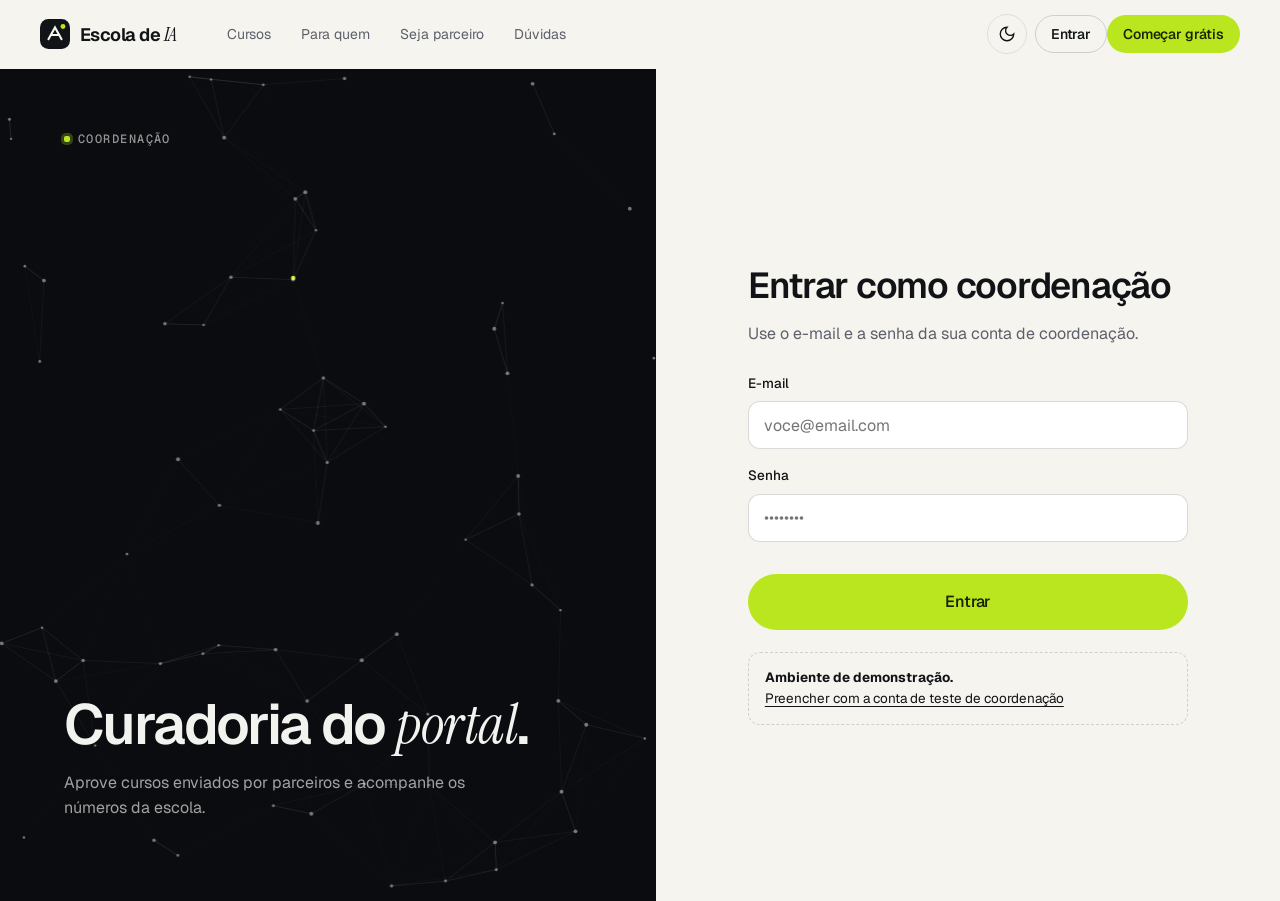
==== admin.html @ 85f73902 "Escola de IA: portal de cursos com áreas de aluno, professor e parceiro - Logins separados por perfi" ====
<!doctype html>
<html lang="pt-BR">
<head>
  <meta charset="utf-8">
  <meta name="viewport" content="width=device-width, initial-scale=1, viewport-fit=cover">
  <title>Coordenação — Escola de IA</title>
  <link rel="icon" href="assets/favicon.svg" type="image/svg+xml">
  <link rel="preconnect" href="https://fonts.googleapis.com"><link rel="preconnect" href="https://fonts.gstatic.com" crossorigin>
  <link href="https://fonts.googleapis.com/css2?family=Geist:wght@400;500;600;700&family=Geist+Mono:wght@400;500&family=Instrument+Serif:ital@0;1&display=swap" rel="stylesheet">
  <link rel="stylesheet" href="assets/style.css">
  <script>(function(){var d=document.documentElement;d.classList.add('js');try{var t=localStorage.getItem('eia-tema');if(t)d.dataset.theme=t;}catch(e){}})();</script>
</head>
<body>
<div id="topo"></div>
<main class="dash" id="conteudo"><div class="wrap">
  <div class="dash__head"><div><span class="eyebrow">Coordenação</span><h1>Curadoria do <span class="serif">portal</span></h1></div></div>
  <div class="kpis">
    <div class="kpi"><span>Alunos</span><b id="kA">–</b></div>
    <div class="kpi"><span>Professores</span><b id="kP">–</b></div>
    <div class="kpi"><span>Parceiros</span><b id="kR">–</b></div>
    <div class="kpi"><span>Receita total</span><b id="kT">–</b></div>
  </div>
  <div class="panel"><h2>Cursos aguardando análise</h2><div id="fila" style="display:grid;gap:14px"></div></div>
</div></main>
<script src="assets/app.js"></script>
<script>
(async () => {
  const { $, $$, api, esc, capa, exigir, brl, moeda, toast, modal, horas, confete } = EIA;
  await exigir('admin');
  const carregar = async () => {
    const j = await api('admin');
    $('#kA').textContent = j.contas.aluno; $('#kP').textContent = j.contas.professor; $('#kR').textContent = j.contas.parceiro; $('#kT').textContent = moeda(j.receita).replace(/,\d\d$/, '');
    $('#fila').innerHTML = j.fila.length ? j.fila.map(c => `<div class="continue" style="grid-template-columns:180px 1fr auto" data-id="${c.id}">
        <div class="continue__cover">${capa(c.slug, c.cor, c.titulo)}</div>
        <div><span class="eyebrow">${esc(c.categoria)} · ${esc(c.nivel)} · ${brl(c.preco)}</span><h3>${esc(c.titulo)}</h3><p class="muted" style="margin:0;font-size:14px">Por <b style="color:var(--text)">${esc(c.autor.nome)}</b> · ${c.modulos.length} módulos · ${c.aulas} aulas · ${horas(c.minutos)}</p>
          <p style="margin:8px 0 0;font-size:14px">${esc(c.resumo)}</p></div>
        <div style="display:grid;gap:8px"><a class="btn btn--ghost btn--sm" href="curso.html?c=${c.slug}" target="_blank" rel="noopener">Revisar</a><button class="btn btn--primary btn--sm" data-ok>Aprovar</button><button class="btn btn--quiet btn--sm" data-no>Devolver</button></div></div>`).join('')
      : '<div class="empty">Nenhum curso na fila. Tudo em dia ✓</div>';
  };
  $('#fila').addEventListener('click', async e => {
    const card = e.target.closest('[data-id]'); if (!card) return; const id = +card.dataset.id;
    if (e.target.closest('[data-ok]')) {
      await api('admin/decidir', { id, aprovar: true }); const r = e.target.getBoundingClientRect(); confete(r.left, r.top, 80); toast('Curso aprovado e publicado.'); carregar();
    } else if (e.target.closest('[data-no]')) {
      const m = modal(`<h2 class="h3">Devolver para ajustes</h2><p class="muted" style="font-size:14.5px">O parceiro verá esta mensagem no painel dele.</p><textarea class="textarea" id="motivo" placeholder="Ex.: a aula 3 está sem conteúdo; revise o título do módulo 2."></textarea><div style="display:flex;gap:8px;justify-content:flex-end;margin-top:16px"><button class="btn btn--quiet" data-fechar>Cancelar</button><button class="btn btn--dark" id="enviarMotivo">Devolver</button></div>`);
      $('#motivo', m.el).focus();
      $('#enviarMotivo', m.el).addEventListener('click', async () => { await api('admin/decidir', { id, aprovar: false, motivo: $('#motivo', m.el).value }); m.fechar(); toast('Curso devolvido ao parceiro.'); carregar(); });
    }
  });
  carregar();
})();
</script>
</body>
</html>
---- assets/style.css ----
/* Escola de IA — design system
   Referências de motion: reactbits.dev (Aurora, SplitText, DecryptedText, SpotlightCard, Magnet, CountUp, ClickSpark)
   e transitions.dev (tabs sliding, error shake, skeleton → conteúdo, toggle, confetti, toast). */

:root {
  --bg: #f5f4ef; --bg-2: #ecebe4; --surface: #ffffff; --surface-2: #f8f7f3;
  --text: #121317; --muted: #5d606a; --faint: #8e919a;
  --line: rgb(18 19 23 / .09); --line-2: rgb(18 19 23 / .16);
  --accent: #1d1f24; --accent-ink: #f5f4ef;
  --lime: #b9e61f; --lime-ink: #1a2300;
  --coral: #ff6a4d; --ceu: #3aa6ff; --rosa: #ff5fa8; --violeta: #8b6cff; --ambar: #ffb020;
  --ok: #16a36a; --warn: #c98200; --bad: #e0433a;
  --shadow: 0 1px 2px rgb(0 0 0 / .04), 0 8px 28px -12px rgb(0 0 0 / .14);
  --shadow-lg: 0 30px 80px -30px rgb(0 0 0 / .28);
  --r: 14px; --r-lg: 22px;
  --ease-out: cubic-bezier(.22, 1, .36, 1);
  --ease-spring: cubic-bezier(.34, 1.56, .64, 1);
  --font: 'Geist', ui-sans-serif, system-ui, sans-serif;
  --serif: 'Instrument Serif', ui-serif, Georgia, serif;
  --mono: 'Geist Mono', ui-monospace, monospace;
  color-scheme: light;
}
:root[data-theme="dark"] {
  --bg: #0a0b0f; --bg-2: #0f1116; --surface: #13151b; --surface-2: #181a21;
  --text: #ecedf0; --muted: #9a9ea8; --faint: #666a74;
  --line: rgb(255 255 255 / .08); --line-2: rgb(255 255 255 / .15);
  --accent: #d4ff3a; --accent-ink: #10130a;
  --lime: #d4ff3a; --lime-ink: #10130a;
  --shadow: 0 1px 0 rgb(255 255 255 / .03) inset, 0 10px 30px -14px rgb(0 0 0 / .6);
  --shadow-lg: 0 40px 90px -30px rgb(0 0 0 / .8);
  color-scheme: dark;
}
@media (prefers-color-scheme: dark) {
  :root:not([data-theme="light"]) {
    --bg: #0a0b0f; --bg-2: #0f1116; --surface: #13151b; --surface-2: #181a21;
    --text: #ecedf0; --muted: #9a9ea8; --faint: #666a74;
    --line: rgb(255 255 255 / .08); --line-2: rgb(255 255 255 / .15);
    --accent: #d4ff3a; --accent-ink: #10130a; --lime: #d4ff3a; --lime-ink: #10130a;
    --shadow: 0 1px 0 rgb(255 255 255 / .03) inset, 0 10px 30px -14px rgb(0 0 0 / .6);
    --shadow-lg: 0 40px 90px -30px rgb(0 0 0 / .8);
    color-scheme: dark;
  }
}

*, *::before, *::after { box-sizing: border-box; }
html { -webkit-text-size-adjust: 100%; scroll-behavior: smooth; }
body { margin: 0; background: var(--bg); color: var(--text); font: 400 16px/1.6 var(--font); -webkit-font-smoothing: antialiased; text-rendering: optimizeLegibility; overflow-x: hidden; }
img, svg, canvas { display: block; max-width: 100%; }
a { color: inherit; text-decoration: none; }
button, input, select, textarea { font: inherit; color: inherit; }
button { cursor: pointer; }
::selection { background: var(--lime); color: var(--lime-ink); }
:focus-visible { outline: 2px solid var(--lime); outline-offset: 3px; border-radius: 6px; }
.wrap { width: min(1200px, 100% - 32px); margin-inline: auto; }
.skip { position: absolute; left: 12px; top: -60px; z-index: 100; background: var(--text); color: var(--bg); padding: 8px 14px; border-radius: 8px; }
.skip:focus { top: 12px; }
.sr { position: absolute; width: 1px; height: 1px; overflow: hidden; clip: rect(0 0 0 0); white-space: nowrap; }
.mono { font-family: var(--mono); }
.muted { color: var(--muted); }
.serif { font-family: var(--serif); font-weight: 400; font-style: italic; letter-spacing: -.01em; }
[hidden] { display: none !important; }

/* ---------- tipografia ---------- */
h1, h2, h3, h4 { margin: 0; line-height: 1.05; letter-spacing: -.035em; font-weight: 600; text-wrap: balance; }
.display { font-size: clamp(44px, 8.2vw, 112px); letter-spacing: -.055em; line-height: .95; font-weight: 600; }
.h2 { font-size: clamp(32px, 4.6vw, 60px); letter-spacing: -.045em; }
.h3 { font-size: clamp(22px, 2.2vw, 28px); letter-spacing: -.03em; }
.lead { font-size: clamp(17px, 1.6vw, 20px); color: var(--muted); max-width: 58ch; text-wrap: pretty; }
.eyebrow { display: inline-flex; align-items: center; gap: 8px; font: 500 12px/1 var(--mono); text-transform: uppercase; letter-spacing: .12em; color: var(--muted); }
.eyebrow::before { content: ''; width: 6px; height: 6px; border-radius: 2px; background: var(--lime); box-shadow: 0 0 0 3px color-mix(in srgb, var(--lime) 25%, transparent); }

/* ---------- botões ---------- */
.btn { --h: 46px; position: relative; display: inline-flex; align-items: center; justify-content: center; gap: 8px; height: var(--h); padding: 0 20px; border-radius: 999px; border: 1px solid transparent; font-weight: 550; font-size: 15px; letter-spacing: -.01em; white-space: nowrap; transition: transform 500ms var(--ease-out), background-color 200ms, border-color 200ms, color 200ms, box-shadow 300ms; -webkit-tap-highlight-color: transparent; }
.btn:active { transform: scale(.97); }
.btn--sm { --h: 38px; padding: 0 15px; font-size: 14px; }
.btn--lg { --h: 56px; padding: 0 28px; font-size: 16px; }
.btn--primary { background: var(--lime); color: var(--lime-ink); box-shadow: 0 0 0 0 color-mix(in srgb, var(--lime) 50%, transparent); }
.btn--primary:hover { box-shadow: 0 10px 34px -10px color-mix(in srgb, var(--lime) 80%, transparent); }
.btn--dark { background: var(--text); color: var(--bg); }
.btn--ghost { border-color: var(--line-2); background: transparent; }
.btn--ghost:hover { background: var(--surface); border-color: var(--text); }
.btn--quiet { background: transparent; color: var(--muted); padding: 0 10px; }
.btn--quiet:hover { color: var(--text); }
.btn--danger { color: var(--bad); border-color: color-mix(in srgb, var(--bad) 40%, transparent); }
.btn[disabled], .btn.is-loading { opacity: .6; pointer-events: none; }
.btn.is-loading::after { content: ''; width: 14px; height: 14px; border-radius: 50%; border: 2px solid currentColor; border-right-color: transparent; animation: spin .7s linear infinite; }
.btn .arr { transition: transform 400ms var(--ease-out); }
.btn:hover .arr { transform: translateX(3px); }
.icon-btn { width: 40px; height: 40px; display: inline-grid; place-items: center; border-radius: 999px; border: 1px solid var(--line); background: transparent; transition: background-color 200ms, border-color 200ms; }
.icon-btn:hover { background: var(--surface); border-color: var(--line-2); }
@keyframes spin { to { transform: rotate(360deg); } }

/* ---------- navegação ---------- */
.nav { position: sticky; top: 0; z-index: 40; transition: background-color 300ms, border-color 300ms, backdrop-filter 300ms; border-bottom: 1px solid transparent; }
.nav.is-scrolled { background: color-mix(in srgb, var(--bg) 78%, transparent); backdrop-filter: saturate(1.4) blur(14px); -webkit-backdrop-filter: saturate(1.4) blur(14px); border-color: var(--line); }
.nav__in { display: flex; align-items: center; gap: 20px; height: 68px; }
.logo { display: inline-flex; align-items: center; gap: 10px; font-weight: 650; letter-spacing: -.03em; font-size: 18px; }
.logo__mark { width: 30px; height: 30px; }
.logo__word em { font-family: var(--serif); font-weight: 400; font-size: 1.12em; letter-spacing: -.01em; }
.nav__links { position: relative; display: flex; gap: 2px; margin: 0 0 0 12px; padding: 4px; list-style: none; border-radius: 999px; }
.nav__links a { position: relative; z-index: 1; display: block; padding: 7px 14px; font-size: 14px; color: var(--muted); border-radius: 999px; transition: color 200ms; }
.nav__links a:hover, .nav__links a[aria-current="page"] { color: var(--text); }
.nav__pill { position: absolute; top: 4px; left: 0; height: calc(100% - 8px); border-radius: 999px; background: var(--surface); box-shadow: var(--shadow); opacity: 0; transition: transform 450ms var(--ease-spring), width 450ms var(--ease-spring), opacity 200ms; pointer-events: none; }
.nav__actions { margin-left: auto; display: flex; align-items: center; gap: 8px; }
.nav__burger { display: none; }
.user-chip { display: inline-flex; align-items: center; gap: 8px; height: 40px; padding: 0 6px 0 4px; border-radius: 999px; border: 1px solid var(--line); background: var(--surface); font-size: 14px; }
.user-chip .av { width: 30px; height: 30px; }
.av { display: inline-grid; place-items: center; border-radius: 50%; font: 600 12px/1 var(--font); color: #10130a; flex: none; }
.role-tag { font: 500 10.5px/1 var(--mono); text-transform: uppercase; letter-spacing: .08em; padding: 5px 7px; border-radius: 6px; background: var(--bg-2); color: var(--muted); }
.menu { position: relative; }
.menu__pop { position: absolute; right: 0; top: calc(100% + 8px); min-width: 220px; padding: 6px; border-radius: 14px; background: var(--surface); border: 1px solid var(--line); box-shadow: var(--shadow-lg); transform-origin: top right; transform: scale(.94) translateY(-4px); opacity: 0; pointer-events: none; transition: transform 260ms var(--ease-out), opacity 180ms; }
.menu.is-open .menu__pop { transform: none; opacity: 1; pointer-events: auto; }
.menu__pop a, .menu__pop button { display: flex; width: 100%; align-items: center; gap: 10px; padding: 9px 12px; border-radius: 9px; border: 0; background: none; font-size: 14px; text-align: left; }
.menu__pop a:hover, .menu__pop button:hover { background: var(--bg-2); }
.menu__pop hr { border: 0; border-top: 1px solid var(--line); margin: 6px 4px; }

.drawer { position: fixed; inset: 0; z-index: 60; pointer-events: none; }
.drawer__bg { position: absolute; inset: 0; background: rgb(0 0 0 / .4); opacity: 0; transition: opacity 300ms; }
.drawer__panel { position: absolute; right: 0; top: 0; bottom: 0; width: min(340px, 88vw); background: var(--bg); padding: 22px; display: flex; flex-direction: column; gap: 6px; transform: translateX(100%); transition: transform 450ms var(--ease-out); }
.drawer__panel a { padding: 12px 6px; font-size: 20px; letter-spacing: -.02em; border-bottom: 1px solid var(--line); }
.drawer.is-open { pointer-events: auto; }
.drawer.is-open .drawer__bg { opacity: 1; }
.drawer.is-open .drawer__panel { transform: none; }

@media (max-width: 900px) {
  .nav__links, .nav__actions .hide-m { display: none; }
  .nav__burger { display: inline-grid; }
}

/* ---------- hero ---------- */
.hero { position: relative; isolation: isolate; padding: clamp(40px, 8vw, 96px) 0 60px; overflow: hidden; }
.hero__canvas { position: absolute; inset: 0; z-index: -1; width: 100%; height: 100%; opacity: .9; }
.hero__glow { position: absolute; z-index: -2; inset: -20% -10% auto; height: 120%; background:
  radial-gradient(40% 50% at 70% 30%, color-mix(in srgb, var(--lime) 30%, transparent), transparent 70%),
  radial-gradient(35% 40% at 20% 70%, color-mix(in srgb, var(--violeta) 22%, transparent), transparent 70%);
  filter: blur(20px); animation: aurora 18s ease-in-out infinite alternate; }
@keyframes aurora { 50% { transform: translate3d(-4%, 3%, 0) scale(1.08) rotate(3deg); } 100% { transform: translate3d(3%, -2%, 0) scale(1.02) rotate(-2deg); } }
.hero__fade { position: absolute; inset: auto 0 0; height: 160px; z-index: -1; background: linear-gradient(transparent, var(--bg)); }
.hero h1 { margin: 22px 0 24px; max-width: 13ch; }
.hero h1 .serif { color: var(--text); }
.hero__cta { display: flex; flex-wrap: wrap; gap: 12px; margin-top: 34px; }
.hero__meta { display: flex; flex-wrap: wrap; gap: 26px; margin-top: 56px; padding-top: 24px; border-top: 1px solid var(--line); }
.hero__meta b { display: block; font-size: 30px; letter-spacing: -.04em; font-weight: 600; font-variant-numeric: tabular-nums; }
.hero__meta span { font-size: 13px; color: var(--muted); }
.badge-live { display: inline-flex; align-items: center; gap: 10px; padding: 6px 14px 6px 6px; border-radius: 999px; border: 1px solid var(--line); background: color-mix(in srgb, var(--surface) 70%, transparent); backdrop-filter: blur(8px); font-size: 13.5px; color: var(--muted); }
.badge-live b { color: var(--text); font-weight: 550; }
.badge-live i { font-style: normal; font: 600 11px/1 var(--mono); padding: 5px 8px; border-radius: 999px; background: var(--lime); color: var(--lime-ink); }

/* split text */
[data-split] .w { display: inline-block; overflow: hidden; vertical-align: top; padding-bottom: .08em; margin-bottom: -.08em; }
[data-split] .w > span { display: inline-block; transform: translateY(105%); transition: transform 1000ms var(--ease-out); transition-delay: calc(var(--i) * 55ms + 80ms); }
[data-split].in .w > span { transform: none; }
.js [data-reveal] { opacity: 0; transform: translateY(18px); filter: blur(6px); transition: opacity 900ms var(--ease-out), transform 900ms var(--ease-out), filter 900ms var(--ease-out); transition-delay: var(--d, 0ms); }
.js [data-reveal].in { opacity: 1; transform: none; filter: none; }
.decrypt { font-family: inherit; }

/* shiny text */
.shiny { background: linear-gradient(110deg, var(--muted) 35%, var(--text) 50%, var(--muted) 65%) 0 0 / 250% 100%; -webkit-background-clip: text; background-clip: text; color: transparent; animation: shine 4s linear infinite; }
@keyframes shine { from { background-position: 100% 0; } to { background-position: -150% 0; } }

/* ---------- marquee ---------- */
.marquee { position: relative; overflow: hidden; padding: 26px 0; border-block: 1px solid var(--line); mask-image: linear-gradient(90deg, transparent, #000 10%, #000 90%, transparent); }
.marquee__track { display: flex; gap: 56px; width: max-content; animation: marquee 40s linear infinite; }
.marquee:hover .marquee__track { animation-play-state: paused; }
.marquee span { font-size: 22px; font-weight: 550; letter-spacing: -.03em; color: var(--faint); display: inline-flex; align-items: center; gap: 56px; white-space: nowrap; }
.marquee span::after { content: '✦'; font-size: 14px; color: var(--lime); }
@keyframes marquee { to { transform: translateX(-50%); } }

/* ---------- seções ---------- */
.sec { padding: clamp(72px, 10vw, 130px) 0; }
.sec__head { display: flex; flex-wrap: wrap; justify-content: space-between; align-items: end; gap: 24px; margin-bottom: 44px; }
.sec__head h2 { max-width: 16ch; margin-top: 14px; }

/* ---------- perfis (3 portas) ---------- */
.doors { display: grid; grid-template-columns: repeat(3, 1fr); gap: 16px; }
.door { position: relative; display: flex; flex-direction: column; min-height: 380px; padding: 28px; border-radius: var(--r-lg); background: var(--surface); border: 1px solid var(--line); overflow: hidden; isolation: isolate; transition: transform 600ms var(--ease-out), border-color 300ms; }
.door:hover { transform: translateY(-4px); border-color: var(--line-2); }
.door__n { font: 500 12px/1 var(--mono); color: var(--faint); }
.door h3 { font-size: 30px; margin: auto 0 12px; }
.door p { color: var(--muted); margin: 0 0 22px; font-size: 15px; }
.door ul { list-style: none; padding: 0; margin: 0 0 24px; display: grid; gap: 8px; font-size: 14px; }
.door li { display: flex; gap: 10px; align-items: baseline; }
.door li::before { content: '→'; color: var(--faint); font-family: var(--mono); }
.door__art { position: absolute; right: -40px; top: -40px; width: 190px; height: 190px; z-index: -1; opacity: .45; transition: transform 900ms var(--ease-out); }
.door:hover .door__art { transform: rotate(12deg) scale(1.06); }
.door--feature { background: var(--text); color: var(--bg); border-color: transparent; }
.door--feature p, .door--feature .door__n, .door--feature li::before { color: color-mix(in srgb, var(--bg) 62%, transparent); }
@media (max-width: 900px) { .doors { grid-template-columns: 1fr; } .door { min-height: 300px; } }

/* spotlight */
.spot { --mx: 50%; --my: 50%; }
.spot::before { content: ''; position: absolute; inset: 0; z-index: -1; pointer-events: none; background: radial-gradient(420px circle at var(--mx) var(--my), color-mix(in srgb, var(--lime) 18%, transparent), transparent 45%); opacity: 0; transition: opacity 400ms; }
.spot:hover::before { opacity: 1; }

/* ---------- cards de curso ---------- */
.grid-cursos { display: grid; grid-template-columns: repeat(auto-fill, minmax(min(100%, 300px), 1fr)); gap: 18px; }
.ccard { position: relative; display: flex; flex-direction: column; border-radius: var(--r-lg); background: var(--surface); border: 1px solid var(--line); overflow: hidden; isolation: isolate; transition: transform 600ms var(--ease-out), border-color 300ms, box-shadow 400ms; }
.ccard:hover { transform: translateY(-4px); border-color: var(--line-2); box-shadow: var(--shadow-lg); }
.ccard__cover { position: relative; aspect-ratio: 16 / 10; overflow: hidden; }
.ccard__cover svg { width: 100%; height: 100%; transition: transform 1200ms var(--ease-out); }
.ccard:hover .ccard__cover svg { transform: scale(1.05); }
.ccard__tags { position: absolute; left: 12px; top: 12px; display: flex; gap: 6px; }
.tag { display: inline-flex; align-items: center; gap: 6px; height: 24px; padding: 0 9px; border-radius: 999px; font: 500 11.5px/1 var(--font); background: rgb(0 0 0 / .55); color: #fff; backdrop-filter: blur(6px); }
.tag--light { background: var(--bg-2); color: var(--muted); backdrop-filter: none; }
.tag--ok { background: color-mix(in srgb, var(--ok) 16%, transparent); color: var(--ok); }
.tag--warn { background: color-mix(in srgb, var(--warn) 16%, transparent); color: var(--warn); }
.tag--bad { background: color-mix(in srgb, var(--bad) 14%, transparent); color: var(--bad); }
.ccard__body { display: flex; flex-direction: column; gap: 10px; padding: 18px 20px 20px; flex: 1; }
.ccard__body h3 { font-size: 20px; letter-spacing: -.025em; line-height: 1.2; }
.ccard__body p { margin: 0; font-size: 14.5px; color: var(--muted); }
.ccard__foot { display: flex; align-items: center; justify-content: space-between; gap: 10px; margin-top: auto; padding-top: 12px; border-top: 1px solid var(--line); font-size: 13.5px; color: var(--muted); }
.ccard__price { font-weight: 600; color: var(--text); font-size: 16px; letter-spacing: -.02em; }
.ccard__by { display: flex; align-items: center; gap: 8px; font-size: 13px; color: var(--muted); }
.ccard__by .av { width: 22px; height: 22px; font-size: 9.5px; }
.ccard__link::after { content: ''; position: absolute; inset: 0; z-index: 1; }

/* skeleton (transitions.dev: skeleton → conteúdo) */
.sk { position: relative; overflow: hidden; background: var(--bg-2); border-radius: 8px; }
.sk::after { content: ''; position: absolute; inset: 0; transform: translateX(-100%); background: linear-gradient(90deg, transparent, color-mix(in srgb, var(--surface) 70%, transparent), transparent); animation: sk 1.3s infinite; }
@keyframes sk { to { transform: translateX(100%); } }
.ccard--sk .ccard__cover { background: var(--bg-2); }
.fade-in { animation: fadein 600ms var(--ease-out) both; animation-delay: calc(var(--i, 0) * 60ms); }
@keyframes fadein { from { opacity: 0; transform: translateY(10px); filter: blur(4px); } }

/* ---------- abas com pílula deslizante ---------- */
.tabs { position: relative; display: inline-flex; flex-wrap: wrap; gap: 2px; padding: 4px; border-radius: 999px; background: var(--bg-2); border: 1px solid var(--line); }
.tabs button { position: relative; z-index: 1; height: 36px; padding: 0 16px; border: 0; background: none; border-radius: 999px; font-size: 14px; font-weight: 500; color: var(--muted); transition: color 250ms; }
.tabs button[aria-selected="true"] { color: var(--text); }
.tabs__pill { position: absolute; z-index: 0; top: 4px; left: 0; height: 36px; border-radius: 999px; background: var(--surface); box-shadow: var(--shadow); transition: transform 500ms var(--ease-spring), width 500ms var(--ease-spring); }
.tabs--role button[aria-selected="true"] { color: var(--lime-ink); }
.tabs--role .tabs__pill { background: var(--lime); }

/* ---------- formulários ---------- */
.field { display: grid; gap: 7px; }
.field > span { font-size: 13.5px; font-weight: 500; }
.field small { color: var(--faint); font-size: 12.5px; }
.input, .select, .textarea { width: 100%; height: 48px; padding: 0 15px; border-radius: 12px; border: 1px solid var(--line-2); background: var(--surface); transition: border-color 200ms, box-shadow 200ms; }
.textarea { height: auto; min-height: 110px; padding: 12px 15px; resize: vertical; line-height: 1.55; }
.input:focus, .select:focus, .textarea:focus { outline: none; border-color: var(--text); box-shadow: 0 0 0 4px color-mix(in srgb, var(--lime) 35%, transparent); }
.input--sm { height: 40px; border-radius: 10px; font-size: 14px; }
.shake { animation: shake 420ms cubic-bezier(.36, .07, .19, .97); }
@keyframes shake { 10%, 90% { transform: translateX(-1px); } 20%, 80% { transform: translateX(3px); } 30%, 50%, 70% { transform: translateX(-6px); } 40%, 60% { transform: translateX(6px); } }
.form-err { display: grid; grid-template-rows: 0fr; transition: grid-template-rows 300ms var(--ease-out); }
.form-err > div { overflow: hidden; }
.form-err.is-on { grid-template-rows: 1fr; }
.form-err p { margin: 0; padding: 11px 14px; border-radius: 10px; background: color-mix(in srgb, var(--bad) 12%, transparent); color: var(--bad); font-size: 14px; }
.check { display: inline-flex; align-items: center; gap: 10px; font-size: 14px; cursor: pointer; }
.switch { position: relative; width: 40px; height: 24px; flex: none; }
.switch input { position: absolute; opacity: 0; inset: 0; margin: 0; cursor: pointer; }
.switch i { position: absolute; inset: 0; border-radius: 999px; background: var(--line-2); transition: background-color 250ms; }
.switch i::after { content: ''; position: absolute; left: 3px; top: 3px; width: 18px; height: 18px; border-radius: 50%; background: #fff; box-shadow: 0 1px 3px rgb(0 0 0 / .3); transition: transform 400ms var(--ease-spring), width 200ms; }
.switch input:checked + i { background: var(--ok); }
.switch input:checked + i::after { transform: translateX(16px); }
.switch input:active + i::after { width: 22px; }

/* ---------- página de login ---------- */
.auth { min-height: calc(100svh - 68px); display: grid; grid-template-columns: 1.05fr 1fr; }
.auth__side { position: relative; overflow: hidden; isolation: isolate; padding: clamp(28px, 5vw, 64px); display: flex; flex-direction: column; justify-content: space-between; color: #f2f3ee; background: #0b0c10; }
.auth__side canvas { position: absolute; inset: 0; z-index: -1; width: 100%; height: 100%; }
.auth__side h2 { font-size: clamp(36px, 4.4vw, 60px); max-width: 12ch; }
.auth__side p { color: rgb(242 243 238 / .65); max-width: 40ch; }
.auth__quote { padding: 20px; border-radius: 16px; background: rgb(255 255 255 / .06); border: 1px solid rgb(255 255 255 / .1); backdrop-filter: blur(10px); max-width: 420px; font-size: 15px; }
.auth__main { display: grid; place-items: center; padding: 40px 16px; }
.auth__card { width: min(440px, 100%); }
.auth__card h1 { font-size: 36px; margin: 22px 0 8px; }
.auth__card form { display: grid; gap: 16px; margin-top: 26px; }
.demo-hint { margin-top: 22px; padding: 14px 16px; border-radius: 12px; border: 1px dashed var(--line-2); font-size: 13.5px; color: var(--muted); }
.demo-hint button { border: 0; background: none; padding: 0; color: var(--text); text-decoration: underline; text-underline-offset: 3px; }
.ptype { display: grid; grid-template-columns: repeat(3, 1fr); gap: 8px; }
.ptype label { position: relative; padding: 12px; border-radius: 12px; border: 1px solid var(--line-2); font-size: 13px; cursor: pointer; transition: border-color 200ms, background-color 200ms; }
.ptype label b { display: block; font-size: 14px; margin-bottom: 2px; }
.ptype input { position: absolute; opacity: 0; }
.ptype label:has(input:checked) { border-color: var(--text); background: var(--surface); box-shadow: 0 0 0 3px color-mix(in srgb, var(--lime) 35%, transparent); }
@media (max-width: 900px) { .auth { grid-template-columns: 1fr; } .auth__side { min-height: 280px; } .auth__quote { display: none; } }

/* ---------- painéis ---------- */
.dash { padding: 40px 0 100px; }
.dash__head { display: flex; flex-wrap: wrap; align-items: end; justify-content: space-between; gap: 20px; margin-bottom: 32px; }
.dash__head h1 { font-size: clamp(32px, 4vw, 48px); margin-top: 10px; }
.kpis { display: grid; grid-template-columns: repeat(4, 1fr); gap: 14px; margin-bottom: 28px; }
.kpi { padding: 20px; border-radius: var(--r); background: var(--surface); border: 1px solid var(--line); }
.kpi span { display: block; font-size: 13px; color: var(--muted); }
.kpi b { display: block; margin-top: 8px; font-size: 32px; font-weight: 600; letter-spacing: -.04em; font-variant-numeric: tabular-nums; }
.kpi small { color: var(--faint); font-size: 12.5px; }
@media (max-width: 900px) { .kpis { grid-template-columns: repeat(2, 1fr); } }
.panel { border-radius: var(--r-lg); background: var(--surface); border: 1px solid var(--line); padding: 24px; }
.panel h2 { font-size: 20px; letter-spacing: -.025em; margin-bottom: 16px; }
.cols { display: grid; grid-template-columns: 1.6fr 1fr; gap: 18px; align-items: start; }
@media (max-width: 960px) { .cols { grid-template-columns: 1fr; } }
.row-list { display: grid; }
.row-list > * { display: flex; align-items: center; gap: 14px; padding: 13px 0; border-top: 1px solid var(--line); font-size: 14.5px; }
.row-list > *:first-child { border-top: 0; }
.empty { padding: 34px 20px; text-align: center; color: var(--muted); border: 1px dashed var(--line-2); border-radius: var(--r); }

.prog { height: 6px; border-radius: 99px; background: var(--bg-2); overflow: hidden; }
.prog i { display: block; height: 100%; width: 0; border-radius: inherit; background: var(--lime); transition: width 1200ms var(--ease-out); }
:root[data-theme="light"] .prog i, :root:not([data-theme]) .prog i { background: var(--text); }
@media (prefers-color-scheme: dark) { :root:not([data-theme="light"]) .prog i { background: var(--lime); } }

.continue { display: grid; grid-template-columns: 200px 1fr; gap: 22px; align-items: center; padding: 16px; border-radius: var(--r-lg); background: var(--surface); border: 1px solid var(--line); }
.continue__cover { border-radius: 14px; overflow: hidden; aspect-ratio: 16 / 10; }
.continue h3 { font-size: 22px; margin: 6px 0 10px; }
@media (max-width: 640px) { .continue { grid-template-columns: 1fr; } }

.streak { display: grid; grid-template-columns: repeat(14, 1fr); gap: 5px; margin-top: 10px; }
.streak i { aspect-ratio: 1; border-radius: 5px; background: var(--bg-2); }
.streak i.on { background: var(--lime); box-shadow: 0 0 12px -2px color-mix(in srgb, var(--lime) 70%, transparent); }
.streak i.hoje { outline: 1.5px solid var(--text); outline-offset: 1px; }

.chart { width: 100%; height: 170px; }
.chart path.area { fill: color-mix(in srgb, var(--lime) 22%, transparent); }
.chart path.line { fill: none; stroke: var(--lime); stroke-width: 2.5; stroke-linejoin: round; stroke-linecap: round; }
:root[data-theme="light"] .chart path.line { stroke: var(--text); }
:root[data-theme="light"] .chart path.area { fill: color-mix(in srgb, var(--text) 8%, transparent); }
.chart text { fill: var(--faint); font: 11px var(--mono); }

.copy-box { display: flex; gap: 8px; align-items: center; padding: 6px 6px 6px 14px; border-radius: 12px; border: 1px solid var(--line-2); background: var(--bg-2); font: 13px var(--mono); }
.copy-box span { overflow: hidden; text-overflow: ellipsis; white-space: nowrap; flex: 1; }

/* ---------- página do curso ---------- */
.course-hero { padding: 40px 0 56px; border-bottom: 1px solid var(--line); }
.course-hero__grid { display: grid; grid-template-columns: 1.3fr 1fr; gap: 48px; align-items: start; }
.course-hero h1 { font-size: clamp(36px, 5vw, 64px); margin: 16px 0 18px; }
.buy { position: sticky; top: 88px; padding: 14px; border-radius: var(--r-lg); background: var(--surface); border: 1px solid var(--line); box-shadow: var(--shadow-lg); }
.buy__cover { border-radius: 14px; overflow: hidden; aspect-ratio: 16 / 10; margin-bottom: 18px; }
.buy__price { font-size: 38px; font-weight: 600; letter-spacing: -.045em; padding: 0 8px; }
.buy ul { list-style: none; padding: 0 8px; margin: 16px 0; display: grid; gap: 8px; font-size: 14px; color: var(--muted); }
.buy .btn { width: 100%; }
.meta-row { display: flex; flex-wrap: wrap; gap: 8px 22px; font-size: 14px; color: var(--muted); }
.meta-row b { color: var(--text); font-weight: 550; }
@media (max-width: 960px) { .course-hero__grid { grid-template-columns: 1fr; } .buy { position: static; } }

.acc { border-radius: var(--r-lg); border: 1px solid var(--line); background: var(--surface); overflow: hidden; }
.acc__item + .acc__item { border-top: 1px solid var(--line); }
.acc__btn { width: 100%; display: flex; align-items: center; gap: 14px; padding: 18px 20px; border: 0; background: none; text-align: left; font-weight: 550; font-size: 16px; }
.acc__btn small { margin-left: auto; color: var(--faint); font-weight: 400; font-size: 13px; }
.acc__btn svg { transition: transform 400ms var(--ease-out); flex: none; }
.acc__item.is-open .acc__btn svg { transform: rotate(180deg); }
.acc__panel { display: grid; grid-template-rows: 0fr; transition: grid-template-rows 450ms var(--ease-out); }
.acc__panel > div { overflow: hidden; }
.acc__item.is-open .acc__panel { grid-template-rows: 1fr; }
.lesson { display: flex; align-items: center; gap: 12px; padding: 12px 20px 12px 22px; font-size: 14.5px; border-top: 1px dashed var(--line); }
.lesson:hover { background: var(--surface-2); }
.lesson__ico { width: 26px; height: 26px; border-radius: 8px; display: grid; place-items: center; background: var(--bg-2); color: var(--muted); flex: none; }
.lesson.is-done .lesson__ico { background: var(--ok); color: #fff; }
.lesson__min { margin-left: auto; color: var(--faint); font: 12.5px var(--mono); }
.lesson.is-locked { color: var(--faint); }

/* ---------- player de aula ---------- */
.player { display: grid; grid-template-columns: 330px 1fr; min-height: calc(100svh - 68px); }
.player__side { border-right: 1px solid var(--line); background: var(--bg-2); overflow: auto; max-height: calc(100svh - 68px); position: sticky; top: 68px; }
.player__side header { padding: 20px; border-bottom: 1px solid var(--line); }
.player__side .lesson { border-top: 0; padding: 11px 20px; border-radius: 0; }
.player__side .lesson[aria-current="true"] { background: var(--surface); box-shadow: inset 3px 0 0 var(--lime); }
.player__side .mod-title { padding: 18px 20px 6px; font: 500 11.5px/1.4 var(--mono); text-transform: uppercase; letter-spacing: .1em; color: var(--faint); }
.player__main { padding: clamp(24px, 4vw, 56px); max-width: 880px; width: 100%; }
.video { position: relative; aspect-ratio: 16 / 9; border-radius: var(--r-lg); overflow: hidden; background: #000; margin-bottom: 28px; }
.video iframe, .video video { position: absolute; inset: 0; width: 100%; height: 100%; border: 0; }
.player__bar { position: sticky; bottom: 0; display: flex; flex-wrap: wrap; align-items: center; gap: 12px; justify-content: space-between; margin-top: 48px; padding: 14px 0; border-top: 1px solid var(--line); background: var(--bg); }
@media (max-width: 900px) { .player { grid-template-columns: 1fr; } .player__side { position: static; max-height: none; order: 2; border-right: 0; border-top: 1px solid var(--line); } }

.prose { font-size: 17px; line-height: 1.75; }
.prose h2 { font-size: 28px; margin: 38px 0 14px; }
.prose h3 { font-size: 21px; margin: 30px 0 10px; }
.prose p { margin: 0 0 18px; }
.prose ul, .prose ol { padding-left: 22px; margin: 0 0 18px; }
.prose li { margin: 6px 0; }
.prose li::marker { color: var(--faint); }
.prose strong { font-weight: 600; }
.prose code { font: .88em var(--mono); padding: 2px 6px; border-radius: 6px; background: var(--bg-2); border: 1px solid var(--line); }
.prose pre { position: relative; padding: 18px 20px; border-radius: 14px; background: #0d0f14; color: #e6e8ea; overflow: auto; font: 14px/1.65 var(--mono); border: 1px solid rgb(255 255 255 / .08); }
.prose pre code { background: none; border: 0; padding: 0; color: inherit; }
.prose pre .copy { position: absolute; right: 10px; top: 10px; height: 28px; padding: 0 10px; border-radius: 8px; border: 1px solid rgb(255 255 255 / .15); background: rgb(255 255 255 / .06); color: #cfd2d6; font: 12px var(--font); }
.prose blockquote { margin: 24px 0; padding: 18px 22px; border-radius: 14px; background: color-mix(in srgb, var(--lime) 12%, var(--surface)); border: 1px solid color-mix(in srgb, var(--lime) 40%, transparent); font-family: var(--serif); font-size: 22px; line-height: 1.4; }
.prose blockquote p { margin: 0; }

/* ---------- editor de curso ---------- */
.editor { display: grid; grid-template-columns: 1fr 360px; gap: 22px; align-items: start; }
.editor__preview { position: sticky; top: 88px; }
.mod { border: 1px solid var(--line); border-radius: var(--r); background: var(--surface-2); padding: 14px; display: grid; gap: 10px; }
.mod__head { display: flex; gap: 8px; align-items: center; }
.mod__head .input { font-weight: 600; }
.les { display: grid; grid-template-columns: 18px minmax(140px, 1fr) 62px auto auto; gap: 6px; align-items: center; padding: 8px; border-radius: 12px; background: var(--surface); border: 1px solid var(--line); }

.les__more { grid-column: 1 / -1; display: grid; gap: 10px; padding: 6px 4px 4px; }
.handle { cursor: grab; color: var(--faint); display: grid; place-items: center; }
.les.is-drag { opacity: .4; }
.swatches { display: flex; gap: 8px; flex-wrap: wrap; }
.swatches label { position: relative; width: 34px; height: 34px; border-radius: 10px; cursor: pointer; box-shadow: inset 0 0 0 1px rgb(0 0 0 / .1); transition: transform 300ms var(--ease-spring); }
.swatches input { position: absolute; opacity: 0; }
.swatches label:has(input:checked) { transform: scale(1.12); box-shadow: 0 0 0 2px var(--bg), 0 0 0 4px var(--text); }
.grid2 { display: grid; grid-template-columns: 1fr 1fr; gap: 14px; }
@media (max-width: 960px) { .editor { grid-template-columns: 1fr; } .editor__preview { position: static; } .grid2 { grid-template-columns: 1fr; } .les { grid-template-columns: 24px 1fr auto auto; } .les .min { display: none; } }

/* ---------- planos / faq / cta ---------- */
.how { display: grid; grid-template-columns: repeat(4, 1fr); gap: 1px; background: var(--line); border: 1px solid var(--line); border-radius: var(--r-lg); overflow: hidden; }
.how > div { background: var(--bg); padding: 26px; min-height: 220px; display: flex; flex-direction: column; }
.how b { font: 500 12px var(--mono); color: var(--faint); }
.how h3 { font-size: 21px; margin: auto 0 8px; }
.how p { margin: 0; color: var(--muted); font-size: 14.5px; }
@media (max-width: 900px) { .how { grid-template-columns: 1fr 1fr; } }
@media (max-width: 560px) { .how { grid-template-columns: 1fr; } }

.split { display: grid; grid-template-columns: 1fr 1fr; gap: 56px; align-items: center; }
@media (max-width: 900px) { .split { grid-template-columns: 1fr; gap: 36px; } }
.calc { padding: 28px; border-radius: var(--r-lg); background: var(--surface); border: 1px solid var(--line); box-shadow: var(--shadow-lg); }
.calc input[type="range"] { width: 100%; accent-color: var(--text); }
.calc__out { display: flex; align-items: baseline; gap: 10px; margin-top: 22px; padding-top: 22px; border-top: 1px solid var(--line); }
.calc__out b { font-size: clamp(40px, 5vw, 56px); letter-spacing: -.05em; font-weight: 600; font-variant-numeric: tabular-nums; }
.calc label { display: grid; gap: 10px; margin-bottom: 18px; font-size: 14px; }
.calc label span { display: flex; justify-content: space-between; }
.calc label output { font: 500 14px var(--mono); }

.faq { max-width: 820px; }
.cta { position: relative; overflow: hidden; isolation: isolate; border-radius: 32px; padding: clamp(40px, 7vw, 90px); background: #0b0c10; color: #f2f3ee; text-align: center; }
.cta canvas { position: absolute; inset: 0; z-index: -1; width: 100%; height: 100%; }
.cta h2 { font-size: clamp(36px, 6vw, 80px); letter-spacing: -.05em; max-width: 14ch; margin: 0 auto 22px; }
.cta p { color: rgb(242 243 238 / .65); margin: 0 auto 32px; max-width: 46ch; }
.cta .btn--primary { --lime: #d4ff3a; --lime-ink: #10130a; }

.foot { padding: 60px 0 40px; border-top: 1px solid var(--line); margin-top: 60px; font-size: 14px; color: var(--muted); }
.foot__grid { display: grid; grid-template-columns: 2fr repeat(3, 1fr); gap: 32px; }
.foot h4 { font-size: 13px; color: var(--text); margin-bottom: 14px; letter-spacing: 0; font-weight: 600; }
.foot ul { list-style: none; padding: 0; margin: 0; display: grid; gap: 9px; }
.foot a:hover { color: var(--text); }
.foot__bottom { display: flex; justify-content: space-between; flex-wrap: wrap; gap: 10px; margin-top: 48px; padding-top: 22px; border-top: 1px solid var(--line); font-size: 13px; }
@media (max-width: 760px) { .foot__grid { grid-template-columns: 1fr 1fr; } }

/* ---------- toast ---------- */
.toasts { position: fixed; left: 50%; bottom: 22px; z-index: 90; display: grid; gap: 8px; transform: translateX(-50%); width: min(420px, calc(100% - 32px)); pointer-events: none; }
.toast { display: flex; align-items: center; gap: 10px; padding: 12px 16px; border-radius: 14px; background: var(--text); color: var(--bg); box-shadow: var(--shadow-lg); font-size: 14.5px; animation: toastIn 500ms var(--ease-spring) both; pointer-events: auto; }
.toast.out { animation: toastOut 300ms var(--ease-out) both; }
.toast--bad { background: var(--bad); color: #fff; }
@keyframes toastIn { from { opacity: 0; transform: translateY(16px) scale(.96); } }
@keyframes toastOut { to { opacity: 0; transform: translateY(8px) scale(.98); } }

/* confetti / click spark */
.fx-layer { position: fixed; inset: 0; pointer-events: none; z-index: 95; }

/* modal */
.modal { position: fixed; inset: 0; z-index: 80; display: grid; place-items: center; padding: 16px; background: rgb(0 0 0 / .45); opacity: 0; pointer-events: none; transition: opacity 250ms; }
.modal.is-open { opacity: 1; pointer-events: auto; }
.modal__box { width: min(520px, 100%); max-height: 90svh; overflow: auto; border-radius: var(--r-lg); background: var(--bg); padding: 26px; box-shadow: var(--shadow-lg); transform: scale(.96) translateY(10px); transition: transform 400ms var(--ease-spring); }
.modal.is-open .modal__box { transform: none; }

@media (prefers-reduced-motion: reduce) {
  *, *::before, *::after { animation-duration: .01ms !important; animation-iteration-count: 1 !important; transition-duration: .01ms !important; scroll-behavior: auto !important; }
}
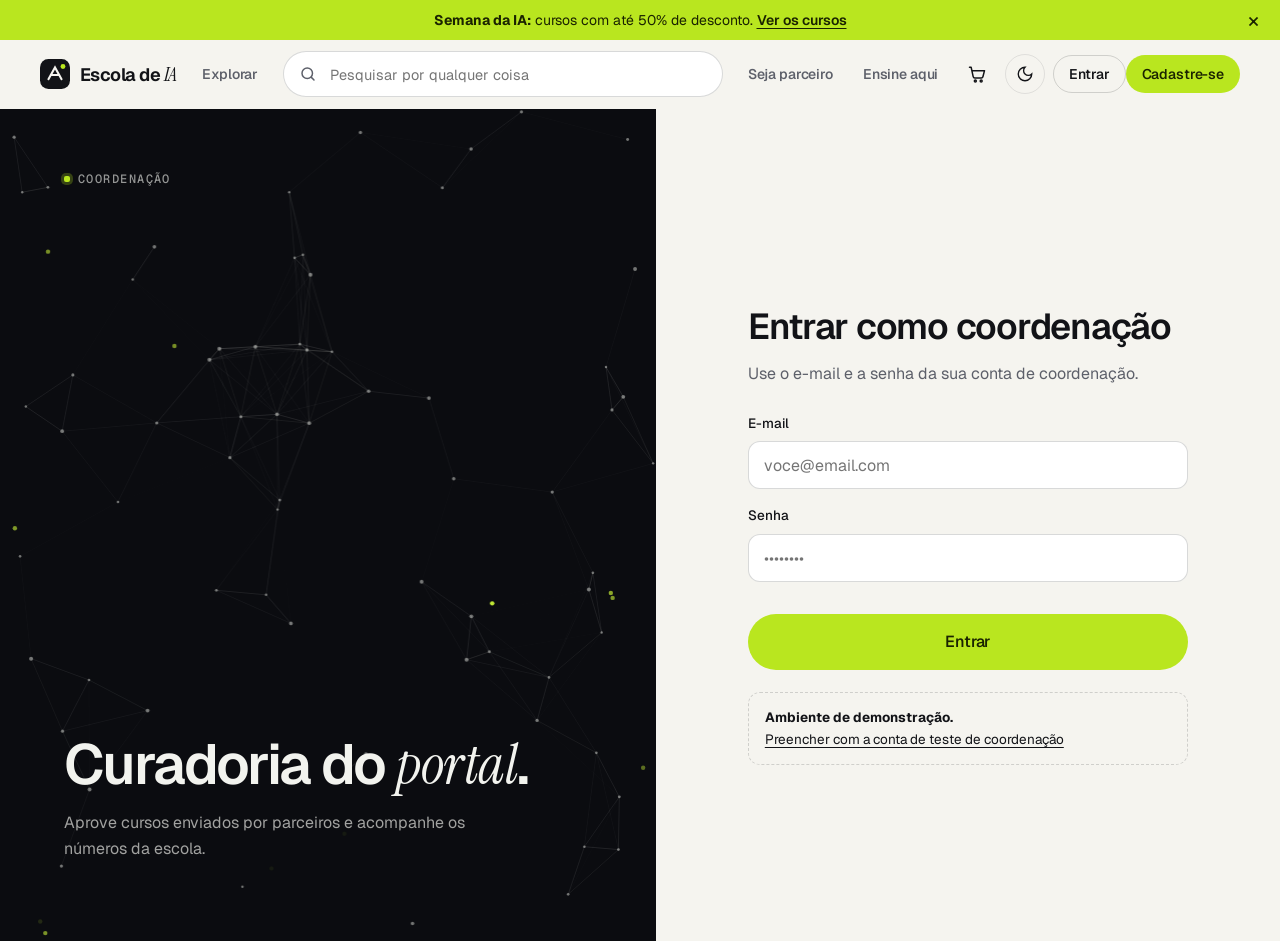
==== commit f1a4f14f: "Visual de marketplace inspirado na Udemy - Cabeçalho com faixa de promoção, menu Explorar, busca e c" ====
--- a/admin.html
+++ b/admin.html
@@ -8,6 +8,7 @@
   <link rel="preconnect" href="https://fonts.googleapis.com"><link rel="preconnect" href="https://fonts.gstatic.com" crossorigin>
   <link href="https://fonts.googleapis.com/css2?family=Geist:wght@400;500;600;700&family=Geist+Mono:wght@400;500&family=Instrument+Serif:ital@0;1&display=swap" rel="stylesheet">
   <link rel="stylesheet" href="assets/style.css">
+  <link rel="stylesheet" href="assets/udemy.css">
   <script>(function(){var d=document.documentElement;d.classList.add('js');try{var t=localStorage.getItem('eia-tema');if(t)d.dataset.theme=t;}catch(e){}})();</script>
 </head>
 <body>
--- a/assets/style.css
+++ b/assets/style.css
@@ -286,7 +286,7 @@
 .panel { border-radius: var(--r-lg); background: var(--surface); border: 1px solid var(--line); padding: 24px; }
 .panel h2 { font-size: 20px; letter-spacing: -.025em; margin-bottom: 16px; }
 .cols { display: grid; grid-template-columns: 1.6fr 1fr; gap: 18px; align-items: start; }
-@media (max-width: 960px) { .cols { grid-template-columns: 1fr; } }
+@media (max-width: 960px) { .cols { grid-template-columns: minmax(0, 1fr); } .row-list > * { flex-wrap: wrap; } }
 .row-list { display: grid; }
 .row-list > * { display: flex; align-items: center; gap: 14px; padding: 13px 0; border-top: 1px solid var(--line); font-size: 14.5px; }
 .row-list > *:first-child { border-top: 0; }
--- a/assets/udemy.css
+++ b/assets/udemy.css
@@ -0,0 +1,208 @@
+/* Escola de IA — camada "marketplace" inspirada na Udemy:
+   faixa de promoção, busca no topo, estrelas, selos, preço com desconto, popover do card,
+   carrosséis, página de curso com faixa escura, catálogo com filtros e carrinho. */
+
+:root { --star: #e59819; --selo-v: #eceb98; --selo-v-ink: #3d3c0a; --selo-a: #c2e9eb; --selo-a-ink: #0d5261; --selo-n: #d6f5d9; --selo-n-ink: #0d5a1c; }
+:root[data-theme="dark"] { --star: #f4b740; --selo-v: #3d3c12; --selo-v-ink: #f2ef9a; --selo-a: #0f3a40; --selo-a-ink: #a6e6ec; --selo-n: #123a1b; --selo-n-ink: #b6f0bf; }
+@media (prefers-color-scheme: dark) { :root:not([data-theme="light"]) { --star: #f4b740; --selo-v: #3d3c12; --selo-v-ink: #f2ef9a; --selo-a: #0f3a40; --selo-a-ink: #a6e6ec; --selo-n: #123a1b; --selo-n-ink: #b6f0bf; } }
+
+/* ---------- faixa de promoção ---------- */
+.promo { position: relative; display: flex; justify-content: center; align-items: center; gap: 12px; padding: 9px 48px; background: var(--lime); color: var(--lime-ink); font-size: 14px; text-align: center; }
+.promo a { text-decoration: underline; text-underline-offset: 3px; font-weight: 600; }
+.promo button { position: absolute; right: 12px; top: 50%; transform: translateY(-50%); width: 30px; height: 30px; border: 0; border-radius: 8px; background: transparent; color: inherit; font-size: 22px; line-height: 1; }
+.promo button:hover { background: rgb(0 0 0 / .08); }
+
+/* ---------- cabeçalho ---------- */
+.nav__in { gap: 14px; }
+.busca { position: relative; flex: 1; max-width: 620px; display: flex; align-items: center; }
+.busca svg { position: absolute; left: 16px; color: var(--muted); pointer-events: none; }
+.busca input { width: 100%; height: 46px; padding: 0 18px 0 46px; border-radius: 999px; border: 1px solid var(--line-2); background: var(--surface); font-size: 14.5px; transition: border-color 200ms, box-shadow 200ms; }
+.busca input:focus { outline: none; border-color: var(--text); box-shadow: 0 0 0 4px color-mix(in srgb, var(--lime) 30%, transparent); }
+.busca--drawer { max-width: none; flex: none; margin-bottom: 6px; }
+.busca--hero { max-width: 560px; }
+.busca--hero input { height: 58px; font-size: 16px; padding-left: 52px; box-shadow: var(--shadow-lg); }
+.busca--hero svg { left: 20px; }
+.nav__actions { margin-left: 0; }
+.busca + .nav__actions, .explorar + .nav__actions { margin-left: auto; }
+.carrinho-btn { position: relative; border-color: transparent; }
+.carrinho-n { position: absolute; top: -2px; right: -2px; min-width: 19px; height: 19px; padding: 0 5px; border-radius: 99px; background: var(--lime); color: var(--lime-ink); font: 700 11px/19px var(--font); text-align: center; }
+.carrinho-n.pulse { animation: pulse 500ms var(--ease-spring); }
+@keyframes pulse { 40% { transform: scale(1.35); } }
+.menu__pop a { align-items: flex-start; }
+@media (max-width: 1180px) { .hide-l { display: none !important; } }
+@media (max-width: 900px) { .busca:not(.busca--drawer):not(.busca--hero) { display: none; } .nav__actions { margin-left: auto; } .hide-m { display: none !important; } }
+
+/* ---------- estrelas, nota, selos, preço ---------- */
+.stars { position: relative; display: inline-block; color: var(--line-2); letter-spacing: 1px; font-size: 13px; line-height: 1; }
+.stars i { position: absolute; inset: 0; width: var(--p); overflow: hidden; white-space: nowrap; color: var(--star); font-style: normal; }
+.stars--lg { font-size: 18px; }
+.nota { display: inline-flex; align-items: center; gap: 6px; font-size: 13px; }
+.nota b { color: var(--star); font-weight: 700; font-size: 14px; }
+.selo { display: inline-flex; align-items: center; height: 24px; padding: 0 9px; border-radius: 6px; font: 650 12px/1 var(--font); white-space: nowrap; }
+.selo--vendido { background: var(--selo-v); color: var(--selo-v-ink); }
+.selo--avaliado { background: var(--selo-a); color: var(--selo-a-ink); }
+.selo--novo { background: var(--selo-n); color: var(--selo-n-ink); }
+.preco { display: inline-flex; align-items: baseline; gap: 8px; }
+.preco b { font-size: 17px; font-weight: 700; letter-spacing: -.02em; }
+.preco s { color: var(--faint); font-size: 14px; }
+
+/* ---------- card no formato Udemy ---------- */
+.ccard__body { gap: 6px; padding: 14px 16px 16px; }
+.ccard__body h3 { font-size: 17px; line-height: 1.25; display: -webkit-box; -webkit-line-clamp: 2; -webkit-box-orient: vertical; overflow: hidden; }
+.ccard__by { font-size: 12.5px; }
+.ccard__meta { font-size: 12.5px; color: var(--faint); }
+.ccard__foot { border-top: 0; padding-top: 6px; justify-content: flex-start; flex-wrap: wrap; gap: 10px; }
+
+/* popover do card */
+.pop { position: absolute; z-index: 70; width: 340px; padding: 22px; border-radius: 16px; background: var(--surface); border: 1px solid var(--line-2); box-shadow: var(--shadow-lg); opacity: 0; pointer-events: none; transform: translateX(-6px) scale(.98); transition: opacity 200ms, transform 300ms var(--ease-out); }
+.pop[data-lado="e"] { transform: translateX(6px) scale(.98); }
+.pop.is-on { opacity: 1; pointer-events: auto; transform: none; }
+.pop h4 { font-size: 18px; letter-spacing: -.02em; line-height: 1.25; }
+.pop p { font-size: 14px; margin: 8px 0; }
+.pop__meta { color: var(--muted); font-size: 12.5px !important; margin: 4px 0 !important; }
+.pop .btn { margin-top: 10px; }
+.checks { list-style: none; padding: 0; margin: 12px 0; display: grid; gap: 9px; font-size: 14px; }
+.checks li { position: relative; padding-left: 26px; line-height: 1.45; }
+.checks li::before { content: ''; position: absolute; left: 2px; top: 4px; width: 14px; height: 8px; border-left: 2px solid currentColor; border-bottom: 2px solid currentColor; transform: rotate(-45deg); opacity: .85; }
+.checks--2 { grid-template-columns: 1fr 1fr; gap: 12px 28px; }
+@media (max-width: 700px) { .checks--2 { grid-template-columns: 1fr; } }
+
+/* ---------- carrossel ---------- */
+.trilho { position: relative; }
+.trilho__lista { display: grid; grid-auto-flow: column; grid-auto-columns: calc((100% - 3 * 16px) / 4); gap: 16px; overflow-x: auto; scroll-snap-type: x mandatory; scroll-behavior: smooth; padding: 4px 2px 18px; scrollbar-width: none; }
+.trilho__lista::-webkit-scrollbar { display: none; }
+.trilho__lista > * { scroll-snap-align: start; }
+.trilho__seta { position: absolute; top: 34%; z-index: 3; width: 46px; height: 46px; border-radius: 50%; border: 1px solid var(--line-2); background: var(--surface); box-shadow: var(--shadow-lg); display: grid; place-items: center; font-size: 20px; transition: opacity 200ms, transform 300ms var(--ease-out); }
+.trilho__seta:hover { transform: scale(1.06); }
+.trilho__seta[data-dir="-1"] { left: -18px; }
+.trilho__seta[data-dir="1"] { right: -18px; }
+.trilho__seta[disabled] { opacity: 0; pointer-events: none; }
+@media (max-width: 1100px) { .trilho__lista { grid-auto-columns: calc((100% - 2 * 16px) / 3); } }
+@media (max-width: 900px) { .trilho__lista { grid-auto-columns: 78%; } .trilho__seta { display: none; } }
+.c-main .trilho__lista { grid-auto-columns: calc((100% - 2 * 16px) / 3); }
+@media (max-width: 900px) { .c-main .trilho__lista { grid-auto-columns: 78%; } }
+
+/* ---------- categorias ---------- */
+.cats { display: grid; grid-template-columns: repeat(3, 1fr); gap: 16px; }
+.cat { position: relative; display: flex; flex-direction: column; border-radius: var(--r-lg); overflow: hidden; background: var(--surface); border: 1px solid var(--line); transition: transform 600ms var(--ease-out), box-shadow 400ms; }
+.cat:hover { transform: translateY(-4px); box-shadow: var(--shadow-lg); }
+.cat__art { aspect-ratio: 16 / 7; overflow: hidden; }
+.cat__art svg { width: 100%; height: 100%; transition: transform 1200ms var(--ease-out); }
+.cat:hover .cat__art svg { transform: scale(1.06); }
+.cat__txt { display: flex; align-items: center; justify-content: space-between; gap: 10px; padding: 16px 18px; }
+.cat__txt b { font-size: 17px; letter-spacing: -.02em; }
+.cat__txt span { font-size: 13px; color: var(--muted); }
+@media (max-width: 900px) { .cats { grid-template-columns: 1fr 1fr; } }
+@media (max-width: 560px) { .cats { grid-template-columns: 1fr; } }
+
+/* ---------- depoimentos ---------- */
+.depo { display: grid; grid-template-columns: repeat(3, 1fr); gap: 16px; }
+.depo figure { margin: 0; padding: 26px; border-radius: var(--r-lg); background: var(--surface); border: 1px solid var(--line); display: flex; flex-direction: column; gap: 18px; }
+.depo blockquote { margin: 0; font-family: var(--serif); font-size: 22px; line-height: 1.35; }
+.depo blockquote::before { content: '“'; display: block; font-size: 54px; line-height: .6; color: var(--lime); font-family: var(--serif); }
+.depo figcaption { display: flex; align-items: center; gap: 10px; margin-top: auto; font-size: 14px; }
+@media (max-width: 900px) { .depo { grid-template-columns: 1fr; } }
+
+/* bloco escuro "ensine aqui" */
+.ensine { display: grid; grid-template-columns: 1fr 1fr; gap: 40px; align-items: center; padding: clamp(32px, 5vw, 64px); border-radius: 32px; background: #101217; color: #f2f3ee; overflow: hidden; position: relative; isolation: isolate; }
+.ensine p { color: rgb(242 243 238 / .66); }
+.ensine canvas { position: absolute; inset: 0; z-index: -1; width: 100%; height: 100%; opacity: .7; }
+@media (max-width: 900px) { .ensine { grid-template-columns: 1fr; } }
+
+/* ---------- página do curso ---------- */
+.c-top { background: #16181f; color: #f2f3ee; padding: 34px 0 40px; }
+.c-top .muted, .c-top .crumbs { color: rgb(242 243 238 / .66); }
+.c-top__grid { display: grid; grid-template-columns: minmax(0, 1fr) 360px; gap: 40px; }
+.c-top h1 { font-size: clamp(30px, 3.6vw, 44px); margin: 14px 0 12px; letter-spacing: -.035em; }
+.c-top .lead { color: rgb(242 243 238 / .82); max-width: 62ch; }
+.crumbs { display: flex; flex-wrap: wrap; gap: 8px; font-size: 13.5px; font-weight: 550; }
+.crumbs a { color: #c9b8ff; }
+.crumbs span[aria-hidden] { opacity: .5; }
+.c-top .meta-row { color: rgb(242 243 238 / .8); margin-top: 14px; }
+.c-top .meta-row b { color: #fff; }
+.c-top .nota b { color: var(--star); }
+.c-top .stars { color: rgb(255 255 255 / .25); }
+.c-top a.lnk { color: #c9b8ff; text-decoration: underline; text-underline-offset: 3px; }
+.c-main { display: grid; grid-template-columns: minmax(0, 1fr) 360px; gap: 40px; padding: 36px 0 80px; }
+.c-main > div > section { margin-bottom: 40px; }
+.c-main h2 { font-size: 24px; letter-spacing: -.03em; margin-bottom: 16px; }
+.box-aprender { padding: 24px; border-radius: var(--r-lg); border: 1px solid var(--line-2); background: var(--surface); }
+.compra { position: sticky; top: 84px; margin-top: -260px; border-radius: var(--r-lg); background: var(--surface); border: 1px solid var(--line); box-shadow: var(--shadow-lg); overflow: hidden; }
+.compra__cover { aspect-ratio: 16 / 9; position: relative; }
+.compra__cover svg { width: 100%; height: 100%; }
+.compra__cover span { position: absolute; left: 50%; bottom: 14px; transform: translateX(-50%); padding: 7px 14px; border-radius: 999px; background: rgb(0 0 0 / .65); color: #fff; font-size: 13px; white-space: nowrap; backdrop-filter: blur(6px); }
+.compra__body { padding: 22px; display: grid; gap: 10px; }
+.compra__preco { display: flex; align-items: baseline; flex-wrap: wrap; gap: 10px; }
+.compra__preco b { font-size: 34px; font-weight: 700; letter-spacing: -.045em; }
+.compra__preco s { color: var(--faint); }
+.compra__preco em { font-style: normal; font-weight: 600; color: var(--ok); }
+.compra .btn { width: 100%; white-space: normal; height: auto; min-height: var(--h); padding-block: 10px; text-align: center; }
+.compra ul { list-style: none; padding: 0; margin: 6px 0 0; display: grid; gap: 7px; font-size: 14px; color: var(--muted); }
+.garantia { text-align: center; font-size: 12.5px; color: var(--muted); margin: 0; }
+@media (max-width: 1000px) { .c-top__grid, .c-main { grid-template-columns: minmax(0, 1fr); } .compra { margin-top: 0; position: static; } .c-main aside { order: -1; } }
+
+.instrutor { display: grid; gap: 14px; }
+.instrutor__top { display: flex; gap: 16px; align-items: center; }
+.instrutor__stats { display: grid; gap: 6px; font-size: 14px; }
+.instrutor__nome { font-size: 20px; font-weight: 650; text-decoration: underline; text-underline-offset: 4px; }
+
+.aval-resumo { display: grid; grid-template-columns: 160px 1fr; gap: 26px; align-items: center; margin-bottom: 24px; }
+.aval-resumo__n { text-align: center; }
+.aval-resumo__n b { display: block; font-size: 64px; font-weight: 700; line-height: 1; color: var(--star); letter-spacing: -.04em; }
+.aval-resumo__n span { display: block; margin-top: 8px; font-size: 13px; color: var(--muted); }
+.barras { display: grid; gap: 8px; }
+.barra { display: grid; grid-template-columns: 1fr auto 44px; gap: 12px; align-items: center; font-size: 13px; }
+.barra .prog { height: 9px; }
+.barra .prog i { background: var(--faint) !important; }
+.barra span:last-child { color: var(--muted); text-align: right; }
+@media (max-width: 600px) { .aval-resumo { grid-template-columns: 1fr; } }
+.reviews { display: grid; grid-template-columns: 1fr 1fr; gap: 14px; }
+.review { padding: 18px 0; border-top: 1px solid var(--line); }
+.review__top { display: flex; gap: 12px; align-items: center; margin-bottom: 8px; }
+.review p { margin: 0; font-size: 14.5px; }
+@media (max-width: 700px) { .reviews { grid-template-columns: 1fr; } }
+.dar-nota { display: flex; gap: 4px; }
+.dar-nota button { border: 0; background: none; padding: 2px; font-size: 30px; line-height: 1; color: var(--line-2); transition: transform 300ms var(--ease-spring), color 150ms; }
+.dar-nota button.on { color: var(--star); }
+.dar-nota button:hover { transform: scale(1.18); }
+
+/* ---------- catálogo com filtros ---------- */
+.cat-layout { display: grid; grid-template-columns: 250px minmax(0, 1fr); gap: 32px; align-items: start; }
+.filtros { position: sticky; top: 88px; display: grid; gap: 4px; }
+.filtros details { border-top: 1px solid var(--line); padding: 14px 0; }
+.filtros summary { cursor: pointer; font-weight: 650; list-style: none; display: flex; justify-content: space-between; }
+.filtros summary::after { content: '⌄'; color: var(--muted); }
+.filtros details[open] summary::after { content: '⌃'; }
+.filtros label { display: flex; align-items: center; gap: 10px; padding: 6px 0; font-size: 14px; cursor: pointer; }
+.filtros input { accent-color: var(--text); width: 16px; height: 16px; }
+.filtros .cnt { margin-left: auto; color: var(--faint); font-size: 12.5px; }
+.lista-res { display: grid; }
+.res { position: relative; display: grid; grid-template-columns: 260px minmax(0, 1fr) auto; gap: 18px; padding: 18px 0; border-bottom: 1px solid var(--line); }
+.res__cover { border-radius: 12px; overflow: hidden; aspect-ratio: 16 / 9; }
+.res__cover svg { width: 100%; height: 100%; }
+.res h3 { font-size: 18px; letter-spacing: -.02em; line-height: 1.25; }
+.res h3 a::after { content: ''; position: absolute; inset: 0; }
+.res p { margin: 4px 0; font-size: 14px; color: var(--muted); }
+.res__preco { text-align: right; display: grid; align-content: start; gap: 2px; }
+.res__preco b { font-size: 18px; font-weight: 700; }
+.res__preco s { color: var(--faint); font-size: 14px; }
+.res:hover h3 { text-decoration: underline; text-underline-offset: 3px; }
+.btn-filtros { display: none; }
+@media (max-width: 900px) {
+  .cat-layout { grid-template-columns: 1fr; }
+  .filtros { position: static; display: none; }
+  .filtros.is-open { display: grid; }
+  .btn-filtros { display: inline-flex; }
+  .res { grid-template-columns: 120px minmax(0, 1fr); }
+  .res__preco { grid-column: 2; text-align: left; display: flex; gap: 8px; align-items: baseline; }
+}
+
+/* ---------- carrinho ---------- */
+.car { display: grid; grid-template-columns: minmax(0, 1fr) 320px; gap: 40px; align-items: start; }
+.car__item { display: grid; grid-template-columns: 140px minmax(0, 1fr) auto; gap: 16px; padding: 16px 0; border-top: 1px solid var(--line); }
+.car__item .res__cover { border-radius: 10px; }
+.car__item h3 { font-size: 16px; line-height: 1.3; }
+.car__item .btn--quiet { padding: 0; height: auto; color: var(--coral); }
+.car__total { position: sticky; top: 88px; display: grid; gap: 10px; }
+.car__total b { font-size: 38px; font-weight: 700; letter-spacing: -.045em; }
+@media (max-width: 900px) { .car { grid-template-columns: 1fr; } .car__item { grid-template-columns: 96px minmax(0, 1fr); } .car__item > :last-child { grid-column: 2; } }
